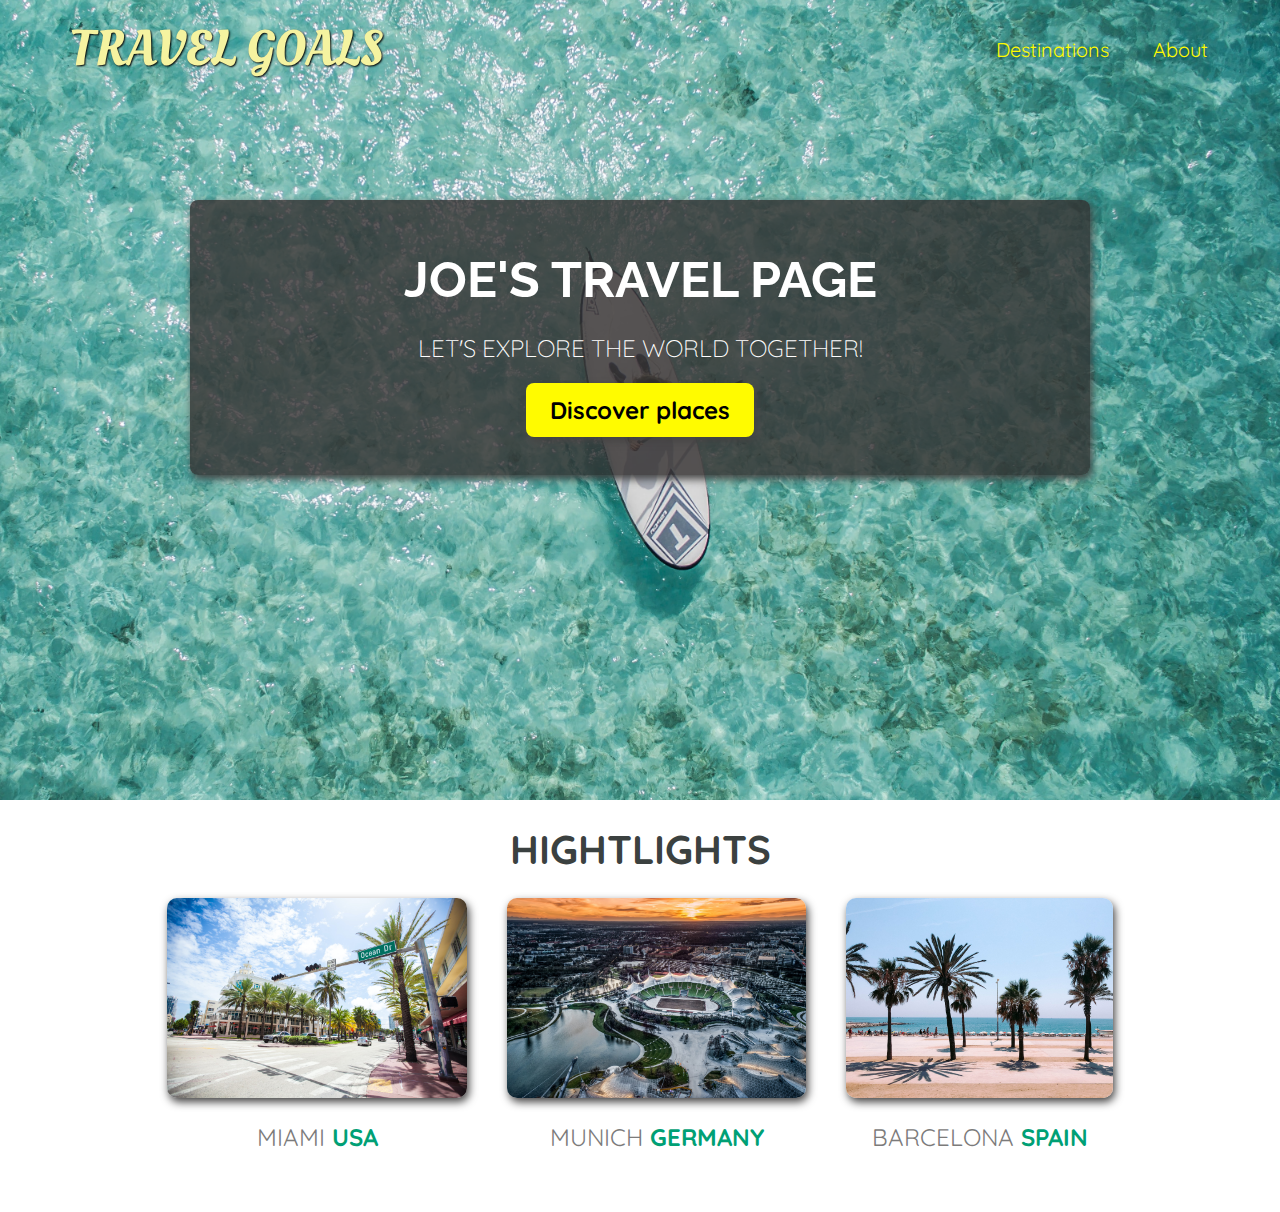
==== index.html @ 11d992f5 "made the first page of the site" ====
<!DOCTYPE html>
<html lang="en">
  <head>
    <meta charset="UTF-8" />
    <title>Travel Goals</title>
    <link rel="stylesheet" href="shared.css" />
    <link rel="stylesheet" href="styles.css" />
    <link
      href="https://fonts.googleapis.com/css2?family=Raleway:wght@700&family=Oleo+Script:wght@700&family=Quicksand:wght@300;500;700&display=swap"
      rel="stylesheet"
    />
  </head>
  <body>
    <header>
      <div id="page-logo">
        <a href="/index.html">Travel Goals</a>
      </div>
      <nav>
        <ul>
          <li><a href="places.html"> Destinations</a></li>
          <li><a href="">About</a></li>
        </ul>
      </nav>
    </header>

    <main>
      <section id="hero">
        <div id="hero-content">
          <h1>Joe's Travel Page</h1>
          <p>Let's explore the world together!</p>
          <a href="/places.html">Discover places</a>
        </div>
      </section>
      <section id="highlights">
        <h2>Hightlights</h2>
        <ul id="destinations">
          <li class="destination">
            <img
              src="/images/places/miami.jpg"
              alt="Miami streets on sunny day"
            />
            <p>Miami <strong>USA</strong></p>
          </li>
          <li class="destination">
            <img
              src="/images/places/munich.jpg"
              alt="Munich stadium in winter"
            />
            <p>Munich <strong>Germany</strong></p>
          </li>
          <li class="destination">
            <img
              src="/images/places/barcelona.jpg"
              alt="Palm beach in Barcelona"
            />
            <p>Barcelona <strong>Spain</strong></p>
          </li>
        </ul>
      </section>
    </main>

    <footer></footer>
  </body>
</html>
---- shared.css ----
body {
  font-family: "Quicksand", sans-serif;
  margin: 0;
}

ul {
  list-style: none;
  margin: 0;
  padding: 0;
}

header {
  display: flex;
  justify-content: space-between;
  align-items: center;
  padding: 15px 60px;
  position: absolute;
  width: 100%;
  box-sizing: border-box;
}

#page-logo a {
  padding: 10px;
  font-family: "Oleo Script", sans-serif;
  color: rgb(245, 243, 160);
  font-size: 50px;
  text-decoration: none;
  text-transform: uppercase;
  text-shadow: 1px 1px 2px rgb(0, 0, 0);
}

header ul {
  display: flex;
}

header li {
  margin-left: 20px;
}

header a {
  color: rgb(255, 251, 0);
  text-decoration: none;
  font-size: 20px;
  padding: 12px;
  text-shadow: 1px 1px 2px rgba(0, 0, 0, 0.2);
  border-radius: 6px;
}

header a:hover{
  color: rgb(77, 77, 77);
  background-color: rgb(255, 251, 0);
}
---- styles.css ----
#hero {
  height: 800px;
  background-image: url("/images/places/ocean.jpg");
  background-position: center;
  background-size: cover;
}

#hero-content {
  width: 900px;
  background-color: rgba(51, 47, 47, 0.8);
  box-shadow: 2px 4px 8px rgb(68, 67, 67);
  border-radius: 8px;
  text-align: center;
  padding: 50px 0;
  margin: 0 auto;
  position: relative;
  top: 200px;
}

#hero-content h1 {
  color: white;
  text-transform: uppercase;
  font-size: 50px;
  font-family: "Raleway", sans-serif;
  margin: 0;
}

#hero-content p {
  color: white;
  text-transform: uppercase;
  font-size: 24px;
  font-weight: 300;
  margin-bottom: 32px;
}

#hero-content a {
  text-decoration: none;
  background-color: rgb(255, 251, 0);
  padding: 12px 24px;
  color: black;
  font-size: 24px;
  font-weight: bold;
  border-radius: 8px;
  box-shadow: 2px 4px 8px rgb(68, 67, 67);
}

#hero-content a:hover {
  background-color: rgb(255, 238, 0);
}

#highlights h2{
  text-transform: uppercase;
  text-align: center;
  font-size: 40px;
  color: rgb(59, 65, 64);
  margin: 24px 0;
}

#destinations {
  display: flex;
  width: 90%;
  margin: auto;
  margin-bottom: 40px;
  justify-content: center;
}

.destination {
  margin: 0 20px;
  text-transform: uppercase;
}

.destination p {
  text-align: center;
  font-size: 24px;
  color: rgb(124, 123, 123);
  margin: 20px 0;
}

.destination img {
  height: 200px;
  width: 100%;
  box-shadow: 2px 4px 8px rgb(68, 67, 67);
  border-radius: 10px;
  object-fit: cover;
}

.destination strong{
  color: rgb(0, 160, 117);
}
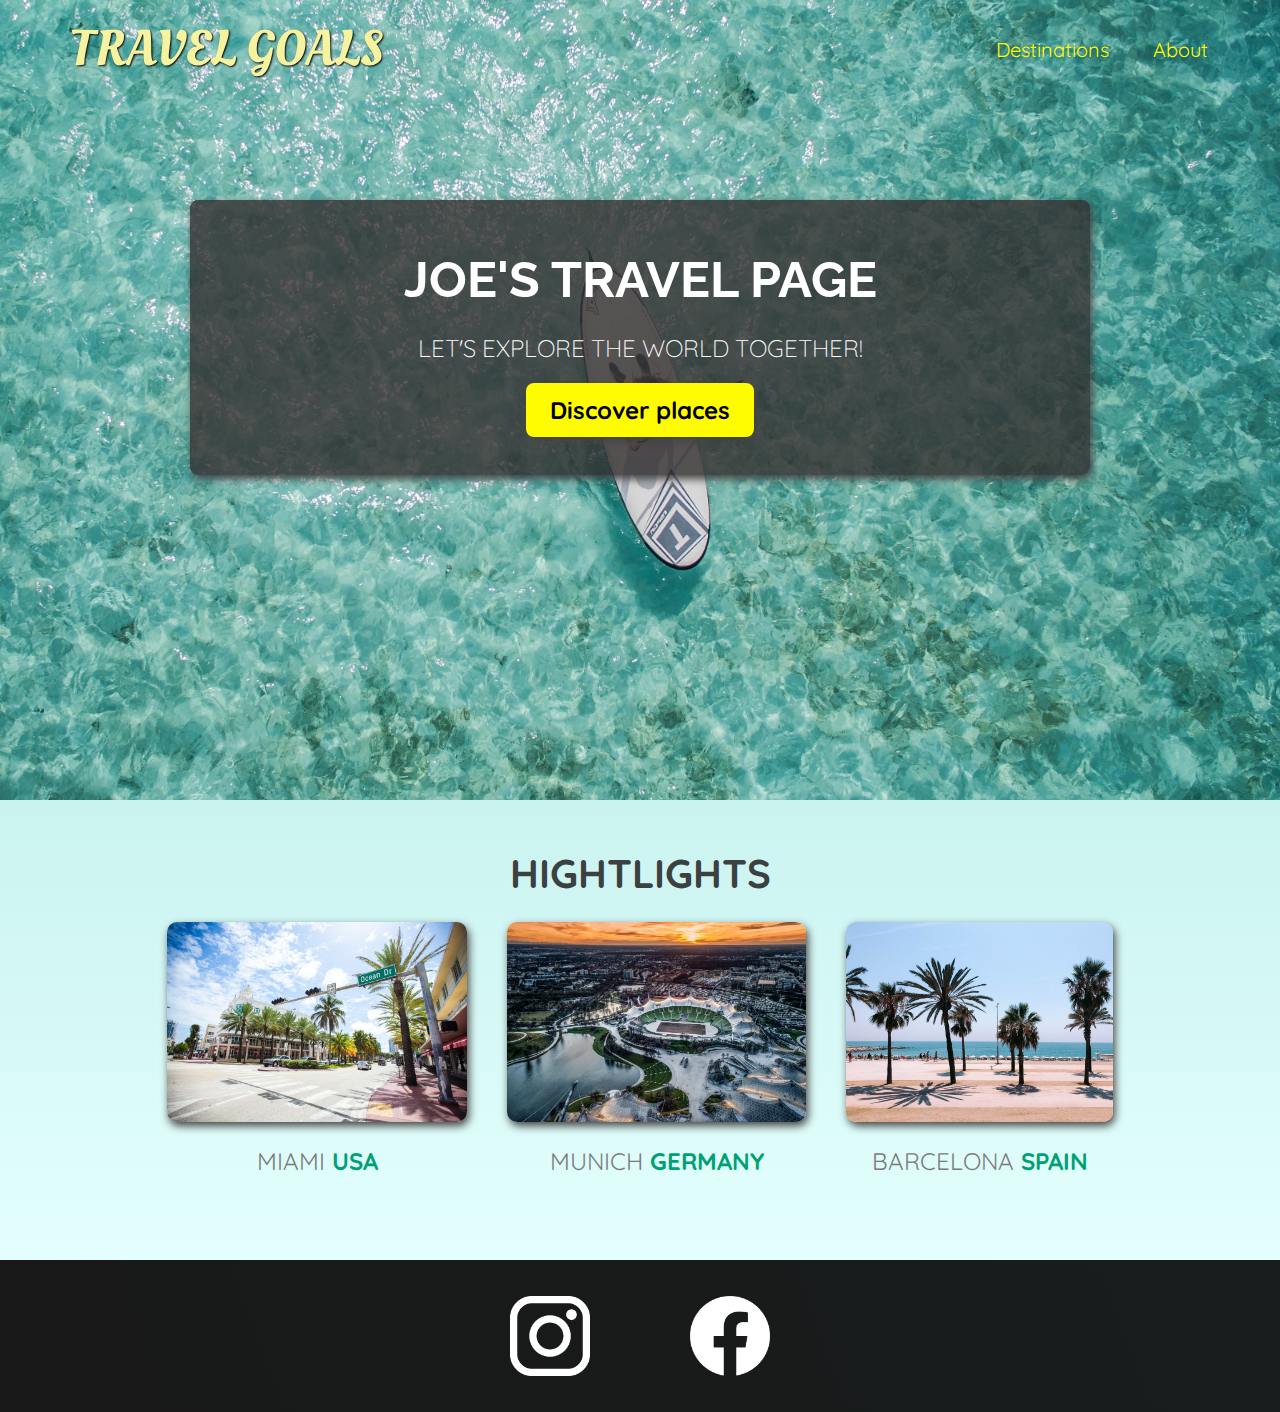
==== commit 9bb058ca: "building the second page of the site" ====
--- a/index.html
+++ b/index.html
@@ -59,6 +59,20 @@
       </section>
     </main>
 
-    <footer></footer>
+    <footer>
+      <ul>
+        <li>
+          <a href="https://www.instagram.com"
+            ><img src="/images/icons/insta.png" alt="Instagram logo"
+          /></a>
+        </li>
+
+        <li>
+          <a href="https://www.facebook.com"
+            ><img src="/images/icons/facebook.png" alt="Facebook logo"
+          /></a>
+        </li>
+      </ul>
+    </footer>
   </body>
 </html>
--- a/shared.css
+++ b/shared.css
@@ -46,7 +46,28 @@
   border-radius: 6px;
 }
 
-header a:hover{
+header a:hover {
   color: rgb(77, 77, 77);
   background-color: rgb(255, 251, 0);
 }
+
+footer {
+  background: linear-gradient(70deg, rgb(24, 24, 24), rgb(25, 29, 29));
+  padding: 36px 0;
+}
+
+footer ul {
+  display: flex;
+  justify-content: center;
+}
+
+footer li {
+  width: 80px;
+  height: 80px;
+  margin: 0 50px;
+}
+
+footer img {
+  width: 100%;
+  height: 100%;
+}
--- a/styles.css
+++ b/styles.css
@@ -48,7 +48,12 @@
   background-color: rgb(255, 238, 0);
 }
 
-#highlights h2{
+#highlights {
+  padding: 24px;
+  background: linear-gradient(0deg, rgb(227, 255, 253), rgb(202, 243, 240));
+}
+
+#highlights h2 {
   text-transform: uppercase;
   text-align: center;
   font-size: 40px;
@@ -84,6 +89,6 @@
   object-fit: cover;
 }
 
-.destination strong{
+.destination strong {
   color: rgb(0, 160, 117);
 }
